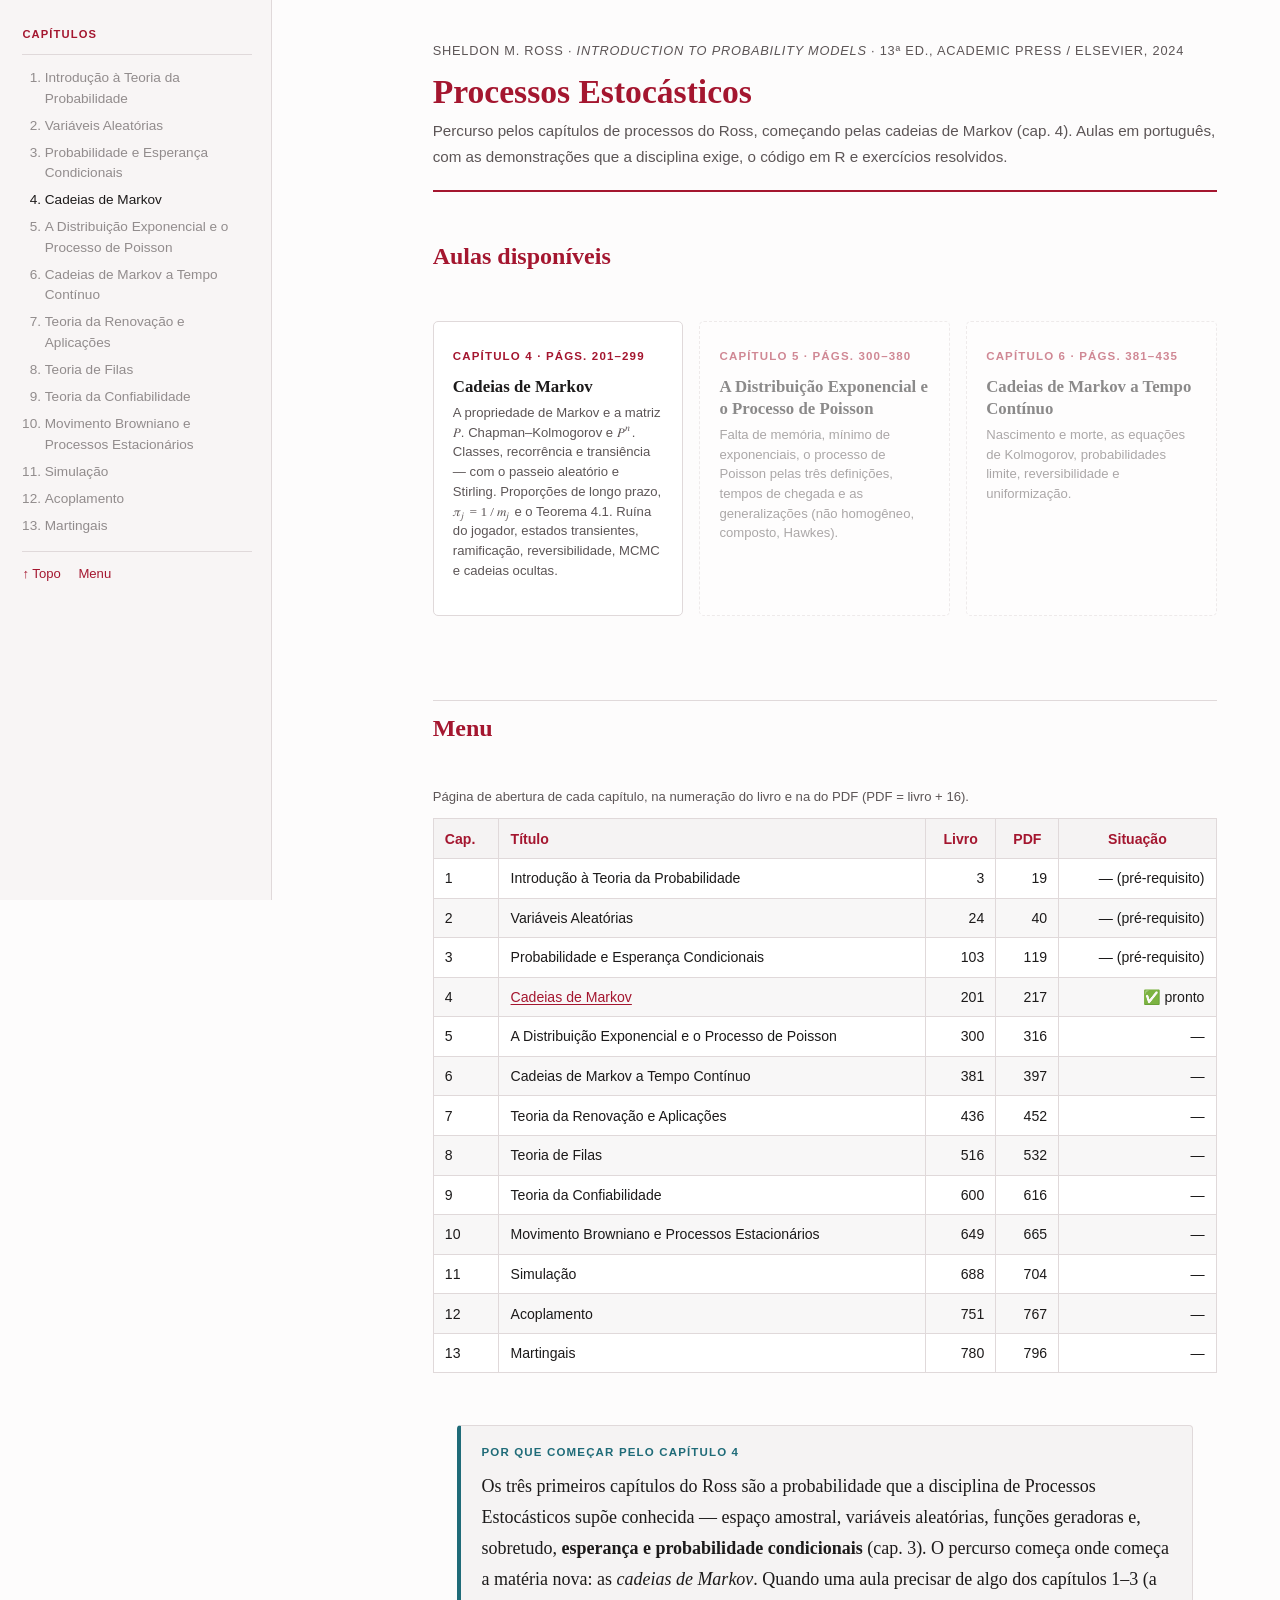
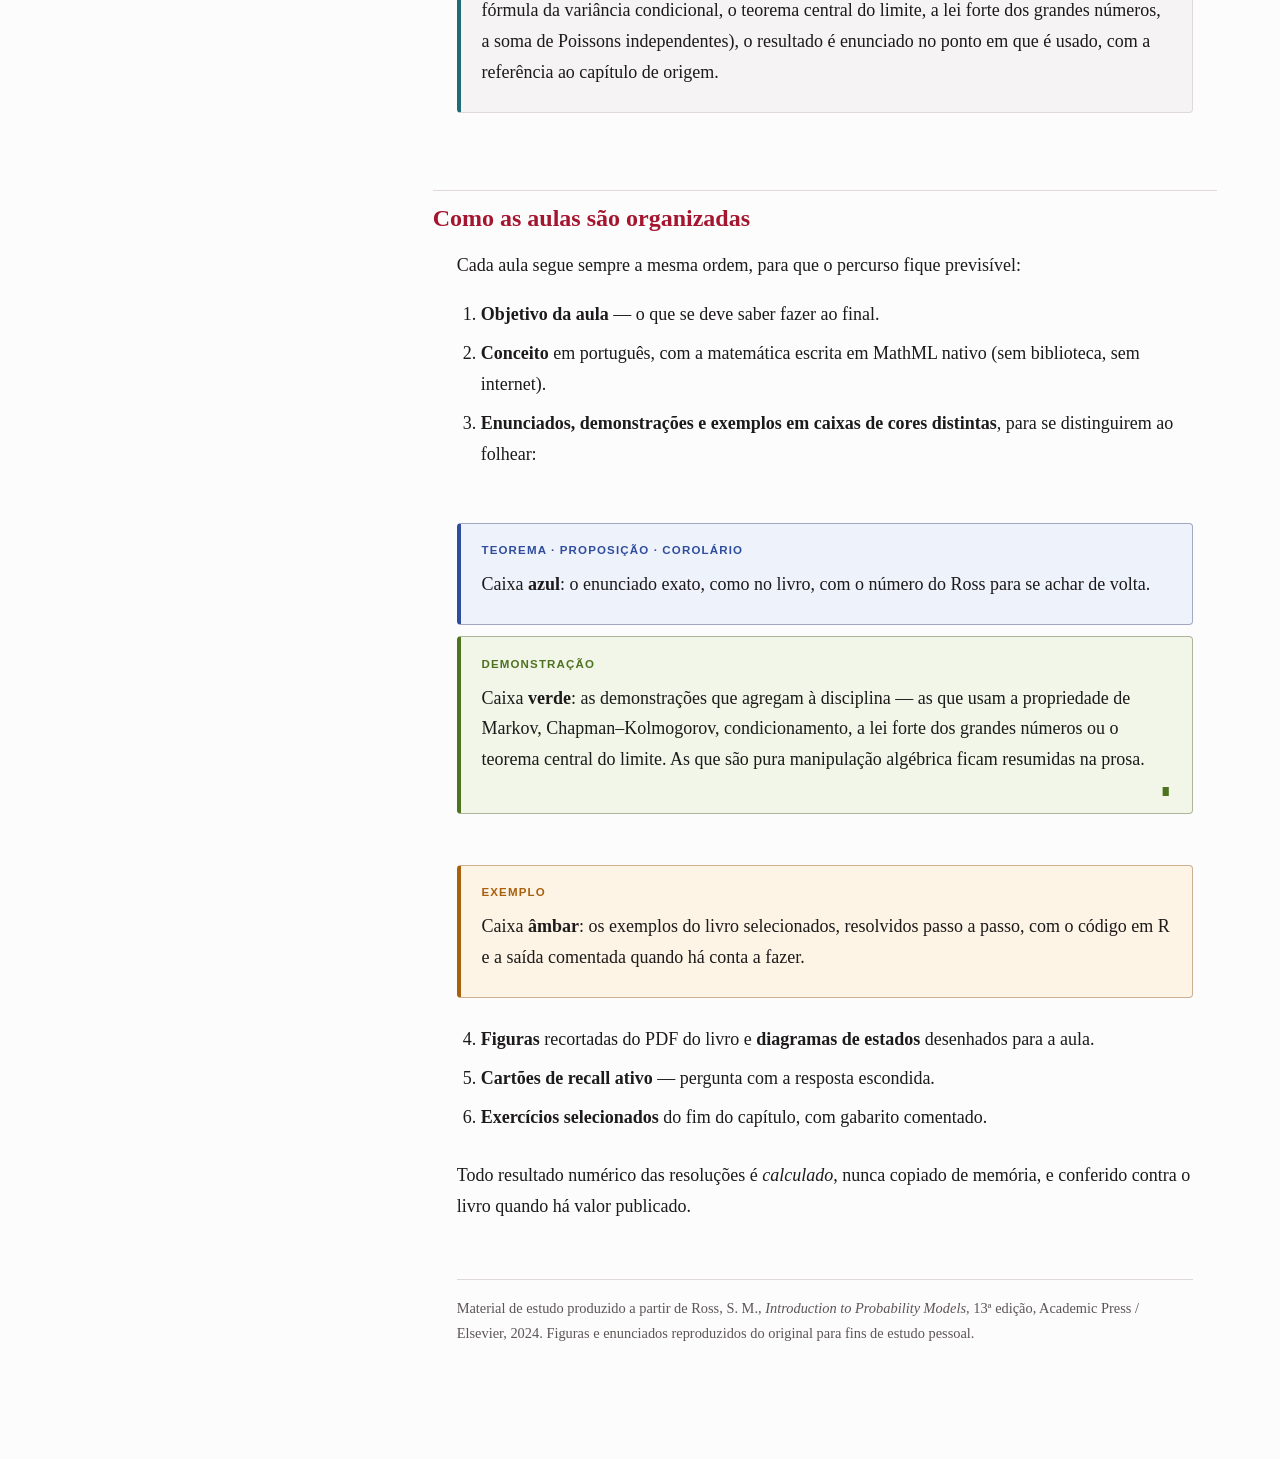
==== index.html @ de05d4eb "Caderno de Processos Estocásticos: capítulo 4, Cadeias de Markov Estrutura irmã do MULTI/PP (HTML of" ====
<!DOCTYPE html>
<html lang="pt-BR">
<head>
<meta charset="utf-8">
<meta name="viewport" content="width=device-width, initial-scale=1">
<!-- Caderno de estudo pessoal: reproduz figuras de obra protegida
     (Ross, Academic Press / Elsevier) para uso próprio. Fora dos buscadores. -->
<meta name="robots" content="noindex, nofollow">
<title>Processos Estocásticos — estudo</title>
<!-- O site mora em estudo/. Esta página existe só para que a raiz do
     repositório (e o GitHub Pages, que só serve a partir da raiz ou de
     /docs) caiam no lugar certo. -->
<meta http-equiv="refresh" content="0; url=estudo/index.html">
<link rel="canonical" href="estudo/index.html">
<style>
  body { font-family: Georgia, serif; margin: 4rem auto; max-width: 32rem; padding: 0 1.5rem; }
</style>
</head>
<body>
  <p>Redirecionando para o percurso de estudo…</p>
  <p>Se nada acontecer: <a href="estudo/index.html">estudo/index.html</a></p>
</body>
</html>
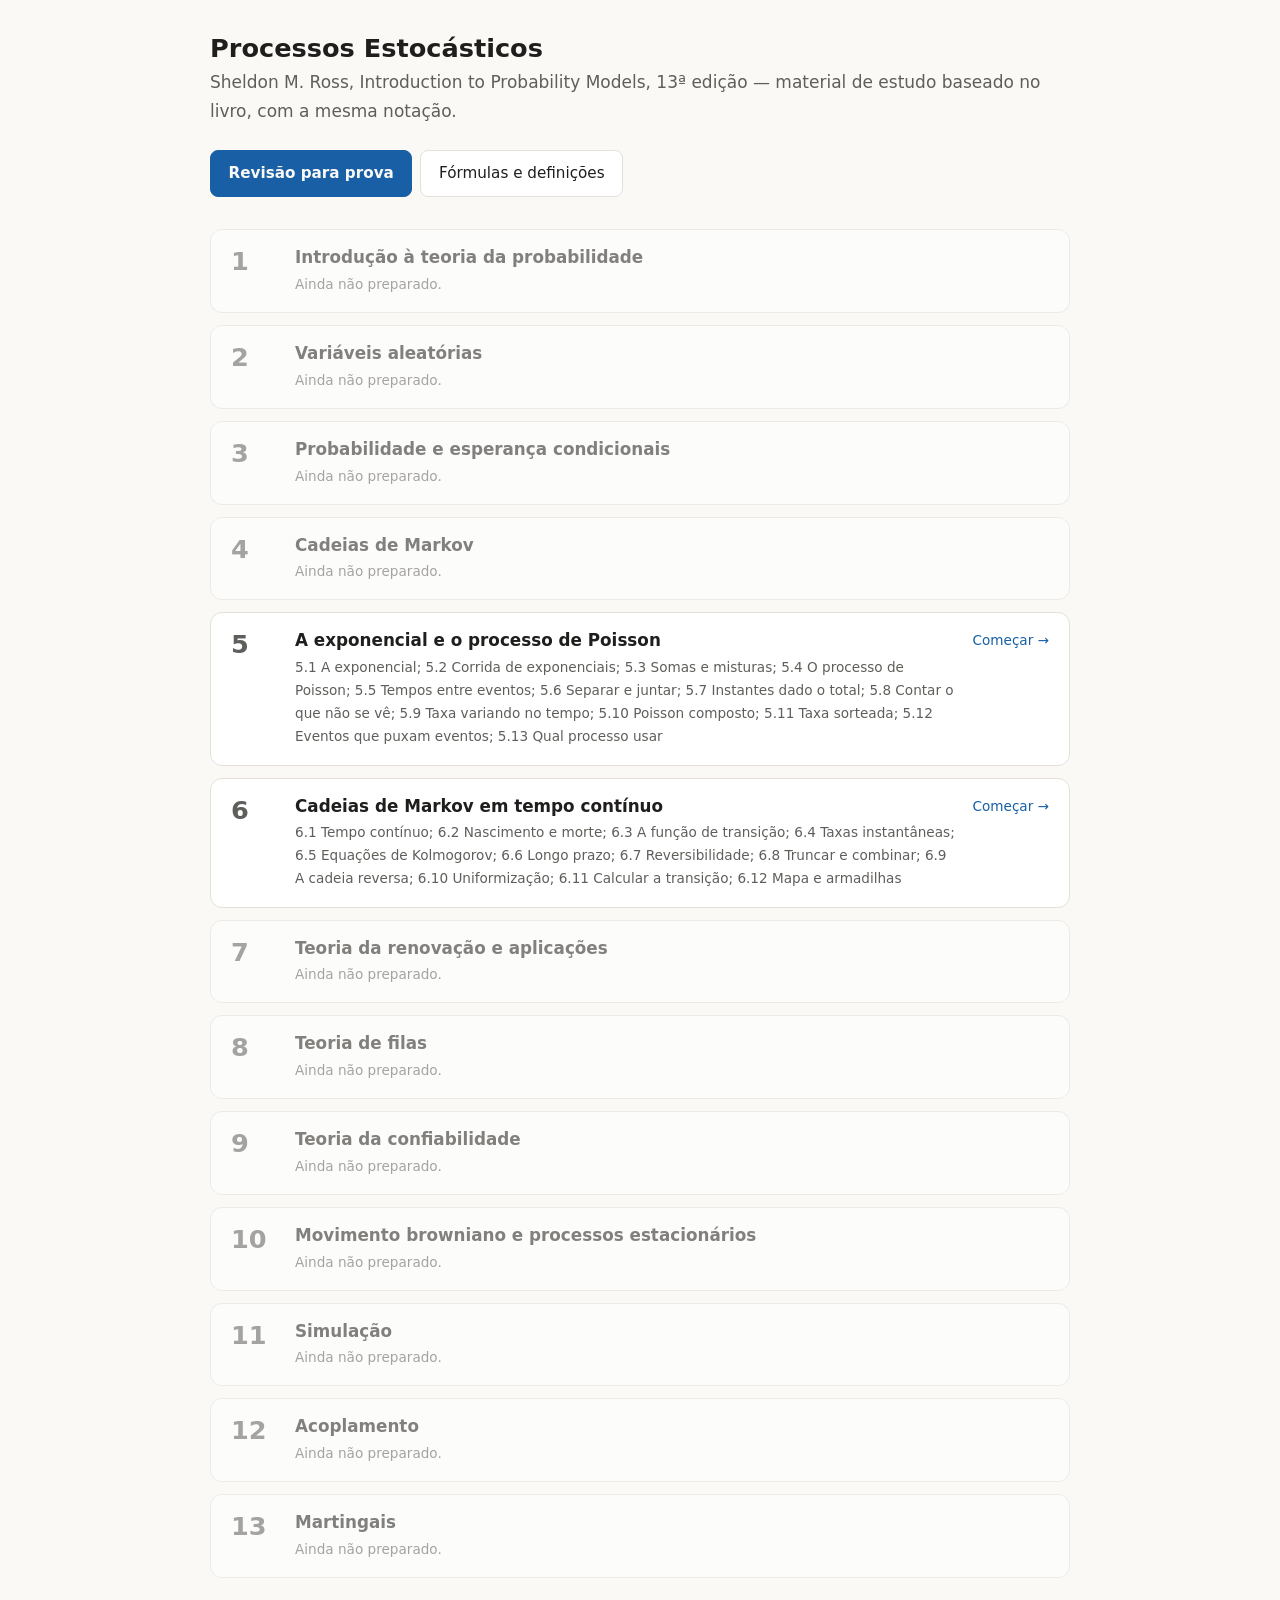
==== commit c6dac117: "Substitui o caderno pelo site de estudo dos capítulos 5 e 6 Troca o material antigo (aula e folhas d" ====
--- a/index.html
+++ b/index.html
@@ -2,22 +2,57 @@
 <html lang="pt-BR">
 <head>
 <meta charset="utf-8">
-<meta name="viewport" content="width=device-width, initial-scale=1">
-<!-- Caderno de estudo pessoal: reproduz figuras de obra protegida
-     (Ross, Academic Press / Elsevier) para uso próprio. Fora dos buscadores. -->
-<meta name="robots" content="noindex, nofollow">
-<title>Processos Estocásticos — estudo</title>
-<!-- O site mora em estudo/. Esta página existe só para que a raiz do
-     repositório (e o GitHub Pages, que só serve a partir da raiz ou de
-     /docs) caiam no lugar certo. -->
-<meta http-equiv="refresh" content="0; url=estudo/index.html">
-<link rel="canonical" href="estudo/index.html">
-<style>
-  body { font-family: Georgia, serif; margin: 4rem auto; max-width: 32rem; padding: 0 1.5rem; }
-</style>
+<meta name="viewport" content="width=device-width, initial-scale=1, viewport-fit=cover">
+<title>Livro</title>
+<link rel="stylesheet" href="assets/estudo.css">
 </head>
 <body>
-  <p>Redirecionando para o percurso de estudo…</p>
-  <p>Se nada acontecer: <a href="estudo/index.html">estudo/index.html</a></p>
+<main class="site">
+  <h1 id="titulo"></h1>
+  <p class="sub" id="sub"></p>
+  <nav class="site-nav">
+    <a class="btn primario" href="revisao.html">Revisão para prova</a>
+    <a class="btn" href="formulas.html">Fórmulas e definições</a>
+  </nav>
+  <div class="cap-lista" id="capitulos"></div>
+</main>
+<script src="assets/site.js"></script>
+<script>
+(function () {
+  var S = window.SITE || { slug: '', livro: { titulo: 'Livro' }, capitulos: [] };
+  var L = S.livro;
+  document.title = L.titulo;
+  document.getElementById('titulo').textContent = L.titulo;
+  document.getElementById('sub').textContent = [L.autores, L.edicao].filter(Boolean).join(', ') +
+    (L.autores || L.edicao ? ' — ' : '') + 'material de estudo baseado no livro, com a mesma notação.';
+  var lista = document.getElementById('capitulos');
+  S.capitulos.forEach(function (c) {
+    var pronto = c.status === 'pronto';
+    var d = document.createElement('div'); d.className = 'cap ' + (pronto ? 'pronto' : 'pendente');
+    var num = document.createElement('div'); num.className = 'num'; num.textContent = c.numero;
+    var meio = document.createElement('div');
+    var h = document.createElement('h2');
+    if (pronto) { var a = document.createElement('a'); a.href = c.arquivo; a.textContent = c.titulo; h.appendChild(a); }
+    else h.textContent = c.titulo;
+    var sec = document.createElement('p'); sec.className = 'secoes';
+    sec.textContent = pronto ? (c.secoes || []).map(function (s) { return s.numero + ' ' + s.titulo; }).join('; ') : 'Ainda não preparado.';
+    meio.appendChild(h); meio.appendChild(sec);
+    var acao = document.createElement('div'); acao.className = 'acao';
+    if (pronto) {
+      var est = null;
+      try { est = JSON.parse(localStorage.getItem('estatistica-tdah:' + S.slug + '/' + c.id) || 'null'); } catch (e) {}
+      var link = document.createElement('a');
+      if (est && typeof est.atual === 'number') {
+        link.href = c.arquivo + '#passo-' + (est.atual + 1); link.textContent = 'Continuar →';
+        acao.appendChild(link);
+        if (est.onde) { var o = document.createElement('span'); o.className = 'onde'; o.textContent = est.onde; acao.appendChild(o); }
+      } else { link.href = c.arquivo; link.textContent = 'Começar →'; acao.appendChild(link); }
+    }
+    d.appendChild(num); d.appendChild(meio); d.appendChild(acao);
+    lista.appendChild(d);
+  });
+  if (!S.capitulos.length) lista.textContent = 'Nenhum capítulo ainda.';
+})();
+</script>
 </body>
 </html>
--- a/assets/estudo.css
+++ b/assets/estudo.css
@@ -0,0 +1,268 @@
+:root {
+  --bg: #faf9f6; --card: #ffffff; --text: #1f1e1c; --muted: #5f5e5a; --border: #e3e1da;
+  --accent: #185fa5; --accent-bg: #e6f1fb; --ok: #3b6d11; --ok-bg: #eaf3de;
+  --err: #a32d2d; --err-bg: #fcebeb; --warn: #854f0b; --warn-bg: #faeeda; --roxo: #534ab7;
+  --s1: #c2410c; --s2: #534ab7; --s3: #0f766e;
+  box-sizing: border-box;
+  padding-top: env(safe-area-inset-top, 0px);
+  padding-bottom: env(safe-area-inset-bottom, 0px);
+}
+@media (prefers-color-scheme: dark) {
+  :root:not([data-theme="light"]) {
+    --bg: #1c1c1b; --card: #262625; --text: #eeede8; --muted: #b4b2a9; --border: #3a3a38;
+    --accent: #85b7eb; --accent-bg: #0c2a4a; --ok: #97c459; --ok-bg: #1f3310;
+    --err: #f09595; --err-bg: #3d1414; --warn: #ef9f27; --warn-bg: #3a2604; --roxo: #afa9ec;
+    --s1: #fb9a5b; --s2: #afa9ec; --s3: #5fd3c0;
+  }
+}
+:root[data-theme="dark"] {
+  --bg: #1c1c1b; --card: #262625; --text: #eeede8; --muted: #b4b2a9; --border: #3a3a38;
+  --accent: #85b7eb; --accent-bg: #0c2a4a; --ok: #97c459; --ok-bg: #1f3310;
+  --err: #f09595; --err-bg: #3d1414; --warn: #ef9f27; --warn-bg: #3a2604; --roxo: #afa9ec;
+  --s1: #fb9a5b; --s2: #afa9ec; --s3: #5fd3c0;
+}
+html { scroll-padding-top: env(safe-area-inset-top, 0px); }
+*, *::before, *::after { box-sizing: inherit; }
+body { margin: 0; background: var(--bg); color: var(--text); font-family: "Inter", system-ui, -apple-system, "Segoe UI", Roboto, sans-serif; font-size: 17px; line-height: 1.7; }
+.wrap { max-width: 1200px; margin: 0 auto; padding: 1.75rem 2rem 3rem; }
+@media (max-width: 700px) { .wrap { padding: 1.25rem 1rem 3rem; } }
+h1 { font-size: 1.5rem; font-weight: 600; margin: 0 0 .25rem; line-height: 1.3; }
+h2 { font-size: 1.25rem; font-weight: 600; margin: 0 0 .75rem; line-height: 1.35; }
+h3 { font-size: 1.05rem; font-weight: 600; margin: 1.25rem 0 .5rem; }
+h4 { font-size: .95rem; font-weight: 600; margin: 0 0 .4rem; }
+p { margin: 0 0 .9rem; }
+.contexto { color: var(--muted); font-size: .95rem; margin: 0 0 1rem; }
+.abas { display: flex; gap: .5rem; margin: 0 0 1.25rem; border-bottom: 1px solid var(--border); }
+.abas button { background: none; border: none; border-bottom: 2px solid transparent; padding: .6rem .9rem; font: inherit; font-size: .95rem; color: var(--muted); cursor: pointer; }
+.abas button[aria-selected="true"] { color: var(--accent); border-bottom-color: var(--accent); font-weight: 600; }
+.passo { background: var(--card); border: 1px solid var(--border); border-radius: 12px; padding: 1.25rem; max-width: 800px; margin: 0 auto; }
+.passo.com-apoio { max-width: none; }
+.texto > :first-child, .apoio > :first-child { margin-top: 0; }
+.texto > :last-child, .apoio > :last-child { margin-bottom: 0; }
+/* Sem barras de rolagem internas: a coluna de apoio nunca rola sozinha.
+   O topo do "sticky" é calculado no script: se o apoio couber na tela, fica preso no alto;
+   se for mais alto que a tela, rola com a página e prende pela base. */
+@media (min-width: 960px) {
+  .passo { padding: 1.75rem 2rem; }
+  .passo.com-apoio { display: grid; grid-template-columns: minmax(0, 1fr) minmax(0, 1fr); gap: 2.5rem; align-items: start; }
+  .apoio { position: sticky; top: 1rem; }
+  .resumo-grid { display: grid; grid-template-columns: minmax(0, 1fr) minmax(0, 1fr); gap: 2.5rem; align-items: start; }
+  .resumo-grid .lado { grid-template-columns: 1fr; }
+  .apoio .sim > svg { max-height: 40vh; }
+}
+@media (max-width: 959px) { .apoio { margin-top: 1rem; } }
+
+/* ---- Blocos de leitura ---- */
+.ideia { background: var(--accent-bg); color: var(--text); border-left: 4px solid var(--accent); padding: .75rem 1rem; margin: 1rem 0; }
+.ideia::before { content: "Ideia central"; display: block; font-size: .8rem; font-weight: 600; color: var(--accent); margin-bottom: .2rem; }
+.definicao { border-left: 4px solid var(--roxo); padding: .4rem 0 .4rem 1rem; margin: 1rem 0; }
+.exemplo { background: var(--bg); border: 1px solid var(--border); border-radius: 8px; padding: .8rem 1rem; margin: 1rem 0; }
+.exemplo::before { content: "Exemplo"; display: block; font-size: .8rem; font-weight: 600; color: var(--muted); margin-bottom: .2rem; }
+.confira { border-left: 4px solid var(--ok); padding: .4rem 0 .4rem 1rem; margin: 1rem 0; font-size: .95rem; }
+.confira::before { content: "Confira"; display: block; font-size: .8rem; font-weight: 600; color: var(--ok); margin-bottom: .1rem; }
+.confira ul { margin: 0; padding-left: 1.1rem; }
+.compara { display: grid; grid-template-columns: minmax(0, 1fr) minmax(0, 1fr); gap: .75rem; margin: 1rem 0; }
+.compara > div { border: 1px solid var(--border); border-radius: 8px; padding: .7rem .8rem; font-size: .95rem; }
+.compara > div > :last-child { margin-bottom: 0; }
+.compara ul { margin: 0; padding-left: 1.1rem; }
+.compara li { margin-bottom: .3rem; }
+@media (max-width: 600px) { .compara { grid-template-columns: 1fr; } }
+details.demo { border: 1px dashed var(--border); border-radius: 8px; padding: .5rem .9rem; margin: 1rem 0; }
+details.demo > summary { cursor: pointer; font-weight: 600; font-size: .95rem; color: var(--muted); }
+details.demo[open] > summary { margin-bottom: .6rem; }
+
+/* ---- Fórmulas: nunca rolam; encolhem para caber ---- */
+.formula { margin: 1rem 0; }
+mjx-container[jax="SVG"][display="true"] { margin: .6em 0 !important; max-width: 100%; }
+mjx-container[jax="SVG"][display="true"] > svg { max-width: 100%; height: auto; }
+.s1 { color: var(--s1); } .s2 { color: var(--s2); } .s3 { color: var(--s3); }
+.legenda { list-style: none; padding: 0; margin: .2rem 0 0; font-size: .93rem; display: flex; flex-wrap: wrap; column-gap: 1.25rem; row-gap: .1rem; }
+
+/* ---- Atividades (tudo que é "sua vez" usa o fundo âmbar) ---- */
+.pare, .prever, .lacunas, .acheerro { background: var(--warn-bg); border-radius: 8px; padding: .9rem 1rem; margin: 1rem 0; }
+.pare::before, .prever::before, .lacunas::before, .acheerro::before { display: block; font-size: .8rem; font-weight: 600; color: var(--warn); margin-bottom: .2rem; }
+.pare::before { content: "Pare e tente"; }
+.prever::before { content: "Preveja antes de mexer"; }
+.prever:not([data-sim])::before { content: "Preveja"; }
+.lacunas::before { content: "Complete"; }
+.acheerro::before { content: "Ache o erro"; }
+.pare .resposta, .prever .explica { border-top: 1px solid var(--border); padding-top: .6rem; margin-top: .6rem; }
+.pare > :last-child, .prever > :last-child, .lacunas > :last-child, .acheerro > :last-child { margin-bottom: 0; }
+.prever .alts { display: flex; flex-wrap: wrap; gap: .4rem; margin-bottom: .5rem; }
+.prever .alts button { font: inherit; font-size: .93rem; padding: .4rem .8rem; border: 1px solid var(--border); border-radius: 999px; background: var(--card); color: var(--text); cursor: pointer; }
+.prever .alts button.escolhida { border-color: var(--accent); box-shadow: inset 0 0 0 1px var(--accent); font-weight: 600; }
+.prever .alts button.certa { border-color: var(--ok); background: var(--ok-bg); }
+.prever .alts button.errada { border-color: var(--err); background: var(--err-bg); }
+.aviso-prever { font-size: .88rem; color: var(--muted); margin: 0 0 .4rem; }
+.aviso-prever:empty { display: none; }
+.sim.travada { opacity: .45; }
+input.lacuna { width: 6.5em; font: inherit; padding: .1rem .4rem; border: 1px solid var(--muted); border-radius: 6px; background: var(--card); color: var(--text); text-align: center; }
+input.lacuna.ok { border-color: var(--ok); background: var(--ok-bg); }
+input.lacuna.no { border-color: var(--err); background: var(--err-bg); }
+.res-lacunas { font-size: .93rem; margin: .5rem 0 0; }
+.res-lacunas:empty { display: none; }
+.res-lacunas.ok { color: var(--ok); } .res-lacunas.no { color: var(--err); }
+.lacunas .dica { font-size: .93rem; margin: .5rem 0 0; }
+.lacunas .resolucao { border-top: 1px solid var(--border); padding-top: .6rem; margin-top: .6rem; }
+.acheerro .linhas { list-style: none; padding: 0; margin: .4rem 0 0; display: grid; gap: .35rem; counter-reset: linha; }
+.acheerro .linhas li { counter-increment: linha; }
+.acheerro .linhas button { width: 100%; text-align: left; font: inherit; font-size: .95rem; line-height: 1.5; padding: .45rem .7rem; border: 1px solid var(--border); border-radius: 8px; background: var(--card); color: var(--text); cursor: pointer; }
+.acheerro .linhas button::before { content: counter(linha) ". "; color: var(--muted); }
+.acheerro .linhas button.achou { border-color: var(--ok); background: var(--ok-bg); }
+.acheerro .linhas button.correta { border-color: var(--err); background: var(--err-bg); }
+
+/* ---- Questões ---- */
+.quiz { margin: 1.25rem 0; }
+.quiz .enunciado { font-weight: 600; }
+.quiz .alts { display: grid; gap: .5rem; }
+.quiz .alts button { text-align: left; font: inherit; font-size: .97rem; line-height: 1.5; padding: .7rem .9rem; border: 1px solid var(--border); border-radius: 8px; background: var(--card); color: var(--text); cursor: pointer; }
+.quiz .alts button.certa { border-color: var(--ok); background: var(--ok-bg); }
+.quiz .alts button.errada { border-color: var(--err); background: var(--err-bg); }
+.fb { display: none; font-size: .93rem; padding: .6rem .9rem; border-radius: 8px; margin-top: .5rem; }
+.fb.mostrar { display: block; }
+.fb.ok { background: var(--ok-bg); color: var(--ok); }
+.fb.no { background: var(--err-bg); color: var(--err); }
+
+/* ---- Simulações ---- */
+.sim { border: 1px solid var(--border); border-radius: 8px; padding: .9rem; margin: 1rem 0; transition: opacity .2s; }
+.sim label { display: flex; flex-wrap: wrap; align-items: center; column-gap: .75rem; row-gap: .1rem; font-size: .9rem; color: var(--muted); margin-bottom: .35rem; }
+.sim input[type=range] { flex: 1 1 170px; min-width: 0; }
+.sim > svg { width: 100%; max-width: 460px; height: auto; display: block; margin: .5rem auto 0; }
+svg.fig { width: 100%; max-width: 420px; height: auto; display: block; margin: .5rem auto 0; }
+/* rede de segurança: um traço que passe 1–2 unidades do viewBox aparece em vez de ser cortado.
+   O desenho em si deve caber no viewBox (scripts/conferir_figuras.js confere). */
+.sim > svg, svg.fig { overflow: visible; }
+
+/* ---- Tabelas: cabem na largura, sem rolagem lateral ---- */
+.escala { max-width: 100%; }
+.tab { border-collapse: collapse; font-size: .92rem; width: 100%; font-variant-numeric: tabular-nums; }
+.tab th, .tab td { padding: .35rem .5rem; text-align: center; border-bottom: 1px solid var(--border); }
+.tab td { white-space: nowrap; }
+.tab th { font-weight: 600; color: var(--muted); }
+@media (max-width: 600px) { .tab { font-size: .8rem; } .tab th, .tab td { padding: .3rem .2rem; } }
+
+/* ---- Navegação ---- */
+.nav { display: flex; justify-content: space-between; gap: .75rem; margin-top: 1.25rem; }
+.nav button, .btn { font: inherit; font-size: .95rem; padding: .6rem 1.1rem; border-radius: 8px; border: 1px solid var(--border); background: var(--card); color: var(--text); cursor: pointer; }
+.btn.pequeno { padding: .35rem .8rem; font-size: .85rem; }
+.nav button.primario, .btn.primario { background: var(--accent); border-color: var(--accent); color: var(--bg); font-weight: 600; }
+/* ---- Passos da seção atual, no topo: só para percorrer a seção (sem ✓, sem o capítulo inteiro) ---- */
+.subtopicos { position: relative; display: flex; flex-wrap: wrap; align-items: baseline; column-gap: 1.2rem; row-gap: .15rem; margin: 0 0 1.1rem; padding-bottom: .3rem; border-bottom: 1px solid var(--border); }
+.subtopicos .sub-secao { font-size: .8rem; color: var(--muted); margin-right: .2rem; }
+.subtopicos button { background: none; border: none; font: inherit; font-size: .92rem; color: var(--muted); padding: .2rem 0 .3rem; cursor: pointer; transition: color .2s; }
+.subtopicos button:hover, .subtopicos button:focus-visible { color: var(--text); outline: none; }
+.subtopicos button.atual { color: var(--accent); }
+.sub-sublinhado { position: absolute; left: 0; top: 0; height: 2px; width: 0; border-radius: 2px; background: var(--accent); pointer-events: none; transition: transform .45s cubic-bezier(.22, 1, .36, 1), width .45s cubic-bezier(.22, 1, .36, 1); }
+@media (prefers-reduced-motion: reduce) { .sub-sublinhado, .subtopicos button { transition: none; } }
+
+/* ---- Trilho lateral: sumário do capítulo que só aparece quando chamado ----
+   Fechado: um traço por seção na borda esquerda. Ao passar o mouse, tocar ou focar,
+   o painel desliza, os itens entram em cascata e o marcador escorrega até o passo atual. */
+@media (max-width: 1300px) { .wrap { padding-left: calc(28px + 1.5rem); } }
+@media (max-width: 700px) { .wrap { padding-left: calc(28px + .5rem); } }
+.trilho { position: fixed; top: 0; bottom: 0; left: 0; width: 28px; z-index: 25; cursor: pointer; outline: none; }
+.trilho-tracos { position: absolute; left: 9px; top: 50%; transform: translateY(-50%); display: flex; flex-direction: column; gap: 9px; transition: opacity .2s ease, transform .35s cubic-bezier(.22, 1, .36, 1); }
+.trilho:not(.aberto):hover .trilho-tracos { transform: translate(2px, -50%); }
+.trilho.aberto .trilho-tracos { opacity: 0; transform: translate(10px, -50%); }
+.traco { width: 9px; height: 3px; border-radius: 2px; background: var(--border); transition: width .45s cubic-bezier(.22, 1, .36, 1), background-color .35s; }
+.traco.vista { background: var(--muted); }
+.traco.atual { width: 17px; background: var(--accent); }
+.trilho-painel { position: absolute; top: 0; bottom: 0; left: 0; width: min(300px, 85vw); padding: 1.25rem 1rem 1.25rem 1.1rem; display: flex; flex-direction: column; justify-content: center; gap: .7rem; background: var(--card); border-right: 1px solid var(--border); border-radius: 0 18px 18px 0; box-shadow: 8px 0 30px rgba(0,0,0,.14); transform: translateX(calc(-100% - 40px)); visibility: hidden; transition: transform .42s cubic-bezier(.22, 1, .36, 1), visibility 0s linear .42s; cursor: default; }
+.trilho.aberto .trilho-painel { transform: none; visibility: visible; transition: transform .42s cubic-bezier(.22, 1, .36, 1), visibility 0s; }
+.trilho-cap { font-size: .75rem; color: var(--muted); margin: 0; padding-left: .9rem; }
+.trilho-lista { position: relative; display: flex; flex-direction: column; }
+.trilho-lista button, .trilho-rodape { opacity: 0; transform: translateX(-14px); transition: opacity .15s ease, transform .2s ease, background-color .15s, color .15s; }
+.trilho.aberto .trilho-lista button, .trilho.aberto .trilho-rodape { opacity: 1; transform: none; transition: opacity .3s ease calc(var(--i, 0) * 28ms + 90ms), transform .45s cubic-bezier(.22, 1, .36, 1) calc(var(--i, 0) * 28ms + 90ms), background-color .15s, color .15s; }
+.trilho-lista button { text-align: left; background: none; border: none; font: inherit; font-size: .9rem; line-height: 1.35; color: var(--muted); padding: .32rem .5rem .32rem .9rem; border-radius: 8px; cursor: pointer; }
+.trilho-lista button:hover, .trilho-lista button:focus-visible { background: var(--accent-bg); color: var(--text); outline: none; }
+.trilho-secao.vista { color: var(--text); }
+.trilho-secao.atual { color: var(--accent); font-weight: 600; }
+.trilho-passo { font-size: .84rem !important; padding-left: 1.75rem !important; }
+.trilho-passo.atual { color: var(--text); font-weight: 600; }
+.trilho-marcador { position: absolute; left: .95rem; top: 0; width: 3px; height: 0; border-radius: 2px; background: var(--accent); transition: transform .5s cubic-bezier(.22, 1, .36, 1), height .5s cubic-bezier(.22, 1, .36, 1), opacity .3s; }
+.trilho-rodape { display: flex; flex-wrap: wrap; gap: .4rem; border-top: 1px solid var(--border); padding: .75rem 0 0 .9rem; }
+.trilho.compacto .trilho-lista button { font-size: .8rem; padding-top: .16rem; padding-bottom: .16rem; }
+@media (prefers-reduced-motion: reduce) {
+  .trilho *, .trilho *::before { transition-duration: 0s !important; transition-delay: 0s !important; }
+}
+.retomada { background: var(--card); border: 1px solid var(--accent); border-radius: 12px; padding: 1rem 1.25rem; max-width: 800px; margin: 0 auto 1rem; }
+.retomada::before { content: "De volta"; display: block; font-size: .8rem; font-weight: 600; color: var(--accent); margin-bottom: .2rem; }
+.retomada .item { border-top: 1px solid var(--border); padding: .6rem 0; }
+.retomada .item p { margin: 0 0 .4rem; }
+.retomada .ideia { margin: .5rem 0 0; }
+
+/* ---- Resumo ---- */
+.lado { display: grid; grid-template-columns: repeat(auto-fit, minmax(240px, 1fr)); gap: .75rem; }
+.lado > div { background: var(--card); border: 1px solid var(--border); border-radius: 8px; padding: .8rem 1rem; }
+.resumo-lista { padding-left: 1.2rem; }
+.resumo-lista li { margin-bottom: .4rem; }
+.revisao { background: var(--card); border: 1px solid var(--border); border-radius: 12px; padding: 1rem 1.25rem; margin: 0 0 1.5rem; }
+.revisao h3 { margin-top: 0; }
+.rev-cabeca { font-size: .85rem; color: var(--muted); margin: 0 0 .3rem; }
+.rev-acoes { display: flex; flex-wrap: wrap; gap: .5rem; margin-top: .75rem; }
+
+/* ---- Referências: balão, gaveta e painel ---- */
+.ref { color: var(--accent); border-bottom: 1px dashed var(--accent); cursor: pointer; }
+.ref:focus-visible { outline: 2px solid var(--accent); outline-offset: 2px; }
+.destaque { animation: piscar 1.6s ease-out; }
+@keyframes piscar { 0%, 30% { box-shadow: 0 0 0 3px var(--accent); } 100% { box-shadow: 0 0 0 3px transparent; } }
+.balao { position: absolute; z-index: 20; width: min(380px, calc(100vw - 24px)); background: var(--card); border: 1px solid var(--accent); border-radius: 10px; padding: .7rem .9rem; font-size: .93rem; box-shadow: 0 6px 20px rgba(0,0,0,.15); }
+.balao .formula, .balao .exemplo, .balao .definicao, .gaveta .formula, .gaveta .exemplo, #painel .formula, #painel .exemplo { margin: .3rem 0; }
+.rotulo-ref { font-size: .78rem; color: var(--muted); margin: 0 0 .2rem; }
+.ir-passo { display: inline-block; font: inherit; font-size: .85rem; background: none; border: none; color: var(--accent); padding: .3rem 0 0; cursor: pointer; text-decoration: underline; }
+/* A gaveta não tem rolagem própria: se o conteúdo não couber, ele abre como painel de página inteira. */
+.gaveta { position: fixed; left: 0; right: 0; bottom: 0; z-index: 30; background: var(--card); border-top: 1px solid var(--border); border-radius: 14px 14px 0 0; box-shadow: 0 -6px 24px rgba(0,0,0,.18); padding: .9rem 1rem calc(1rem + env(safe-area-inset-bottom, 0px)); }
+.gaveta-interno { max-width: 900px; margin: 0 auto; }
+.gaveta-topo { display: flex; justify-content: space-between; align-items: center; gap: .5rem; margin-bottom: .4rem; }
+.gaveta-topo strong { font-size: 1rem; }
+.gaveta-item { border-top: 1px solid var(--border); padding: .6rem 0; }
+.gaveta-item:first-of-type { border-top: none; }
+#painel { max-width: 900px; margin: 0 auto; }
+.painel-lista { display: grid; grid-template-columns: repeat(auto-fit, minmax(320px, 1fr)); gap: 0 2rem; }
+.nota-painel { font-size: .88rem; color: var(--muted); margin-top: .75rem; }
+[hidden] { display: none !important; }
+
+/* ---- Integração com o site do livro ---- */
+.sub-livro { margin-left: auto; font-size: .78rem; color: var(--muted); }
+.fim-capitulo { display: flex; flex-wrap: wrap; justify-content: space-between; gap: .75rem; margin-top: 2rem; padding-top: 1.25rem; border-top: 1px solid var(--border); }
+.fim-capitulo a, a.btn { text-decoration: none; display: inline-block; }
+
+/* ---- Páginas gerais: início, revisão para prova, fórmulas ---- */
+.site { max-width: 900px; margin: 0 auto; padding: 2rem 1.25rem 4rem; }
+.site h1 { font-size: 1.6rem; margin-bottom: .2rem; }
+.site .sub { color: var(--muted); margin: 0 0 1.5rem; }
+.site-nav { display: flex; flex-wrap: wrap; gap: .5rem; margin: 0 0 2rem; }
+.site-nav a { text-decoration: none; }
+.cap-lista { display: grid; gap: .75rem; }
+.cap { display: grid; grid-template-columns: 3rem minmax(0, 1fr) auto; gap: 1rem; align-items: start; background: var(--card); border: 1px solid var(--border); border-radius: 12px; padding: 1rem 1.25rem; transition: border-color .2s, transform .25s cubic-bezier(.22, 1, .36, 1); }
+.cap.pronto:hover { border-color: var(--accent); transform: translateX(3px); }
+.cap .num { font-size: 1.6rem; font-weight: 600; color: var(--muted); line-height: 1.2; }
+.cap h2 { font-size: 1.05rem; margin: 0 0 .25rem; }
+.cap h2 a { color: var(--text); text-decoration: none; }
+.cap .secoes { font-size: .85rem; color: var(--muted); margin: 0; }
+.cap .acao { font-size: .85rem; text-align: right; white-space: nowrap; }
+.cap .acao a { color: var(--accent); text-decoration: none; }
+.cap .acao .onde { display: block; color: var(--muted); font-size: .78rem; white-space: normal; max-width: 14rem; }
+.cap.pendente { opacity: .55; }
+.cap.pendente .acao { color: var(--muted); }
+@media (max-width: 600px) { .cap { grid-template-columns: 2.2rem minmax(0, 1fr); } .cap .acao { grid-column: 2; text-align: left; } }
+.chips { display: flex; flex-wrap: wrap; gap: .4rem; margin: .5rem 0 1rem; }
+.chips button { font: inherit; font-size: .85rem; padding: .3rem .8rem; border-radius: 999px; border: 1px solid var(--border); background: var(--card); color: var(--muted); cursor: pointer; transition: all .2s; }
+.chips button.on { border-color: var(--accent); color: var(--accent); background: var(--accent-bg); }
+.config-rev { background: var(--card); border: 1px solid var(--border); border-radius: 12px; padding: 1rem 1.25rem; margin-bottom: 1.25rem; }
+.config-rev label { font-size: .9rem; color: var(--muted); }
+.config-rev select { font: inherit; font-size: .9rem; padding: .2rem .4rem; border-radius: 6px; border: 1px solid var(--border); background: var(--card); color: var(--text); }
+.questao-rev { background: var(--card); border: 1px solid var(--border); border-radius: 12px; padding: 1.25rem; }
+.placar { display: grid; gap: .3rem; margin: .5rem 0 1rem; font-size: .95rem; }
+.grupo-formulas { margin: 0 0 2rem; }
+.grupo-formulas h2 { font-size: 1.15rem; border-bottom: 1px solid var(--border); padding-bottom: .3rem; }
+.grupo-formulas h3 { font-size: .95rem; color: var(--muted); margin: 1rem 0 .3rem; }
+.item-formula { border-top: 1px solid var(--border); padding: .6rem 0; }
+.item-formula:first-of-type { border-top: none; }
+.item-formula a { font-size: .85rem; color: var(--accent); }
+
+/* ---- Proteção das fórmulas ----
+   O MathJax desenha cada fórmula como um <svg>. Regras de gráfico precisam usar "> svg" (filho direto);
+   esta regra, por último e mais específica, garante que fórmulas no meio do texto nunca herdem tamanho de gráfico. */
+mjx-container[jax="SVG"]:not([display="true"]) > svg { width: auto; height: auto; max-width: 100%; max-height: none; display: inline; margin: 0; }
+mjx-container[jax="SVG"][display="true"] > svg { width: auto; margin: 0 auto; }
